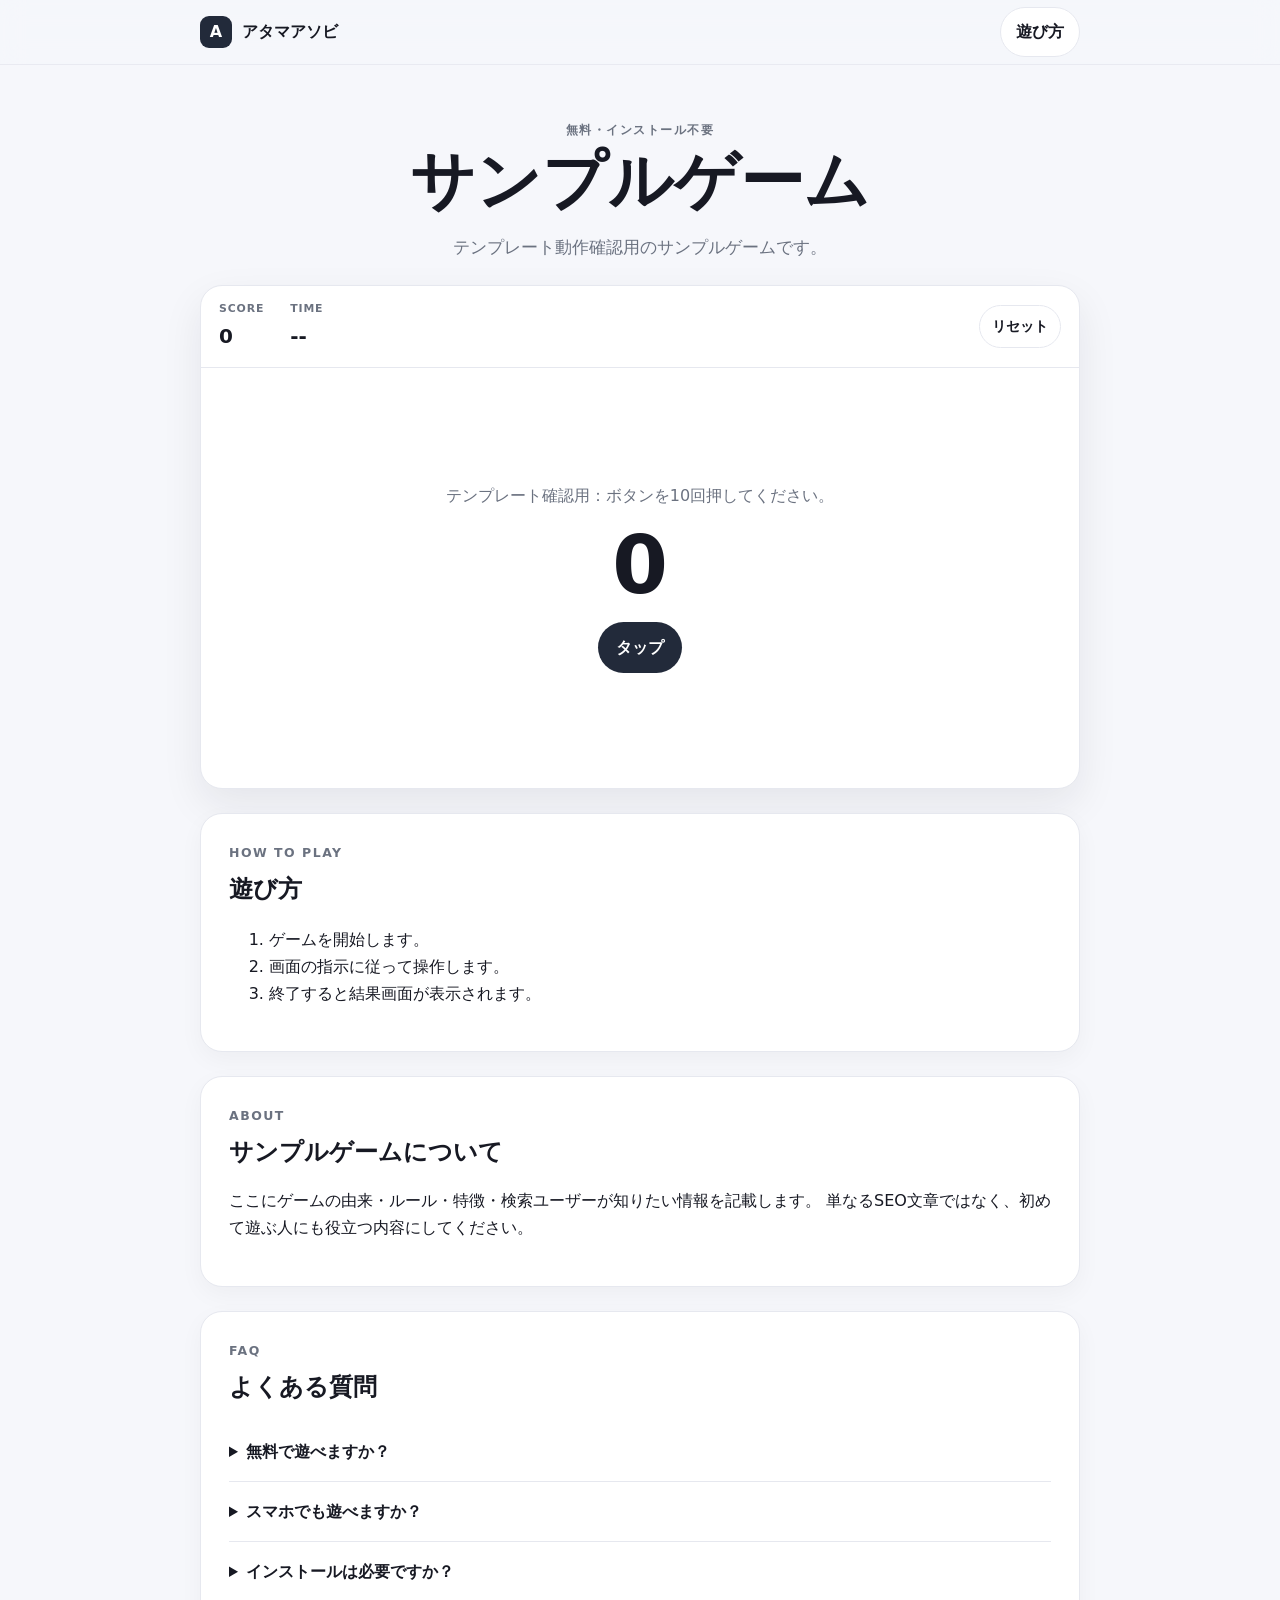
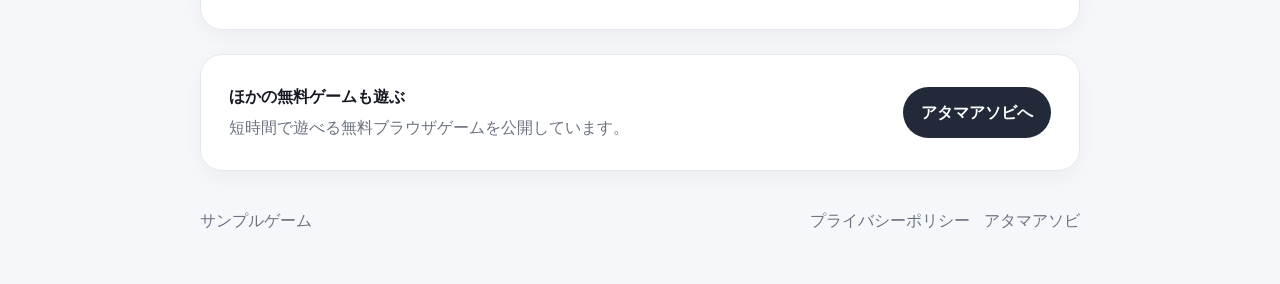
==== index.html @ ce8a5ee1 "Initial commit" ====
<!doctype html>
<html lang="ja">
<head>
  <meta charset="utf-8" />
  <meta name="viewport" content="width=device-width,initial-scale=1,viewport-fit=cover" />

  <title id="page-title">無料ブラウザゲーム｜アタマアソビ</title>
  <meta id="meta-description" name="description" content="無料で遊べるブラウザゲームです。" />
  <meta id="meta-keywords" name="keywords" content="" />

  <meta property="og:type" content="website" />
  <meta id="og-title" property="og:title" content="無料ブラウザゲーム" />
  <meta id="og-description" property="og:description" content="無料で遊べるブラウザゲームです。" />
  <meta id="og-image" property="og:image" content="./assets/og-image.svg" />
  <meta id="og-url" property="og:url" content="" />

  <meta name="twitter:card" content="summary_large_image" />

  <link rel="icon" href="./assets/favicon.svg" type="image/svg+xml" />
  <link rel="stylesheet" href="./css/style.css" />

  <!-- AdSenseを使う場合は、config.js の ads.enabled を true にし、
       自分のAdSenseコードをここに貼ってください。
  <script async
    src="https://pagead2.googlesyndication.com/pagead/js/adsbygoogle.js?client=ca-pub-XXXXXXXXXXXXXXX"
    crossorigin="anonymous"></script>
  -->
</head>

<body>
  <header class="site-header">
    <div class="shell header-inner">
      <a id="portal-link-top" class="brand" href="#" rel="noopener">
        <span class="brand-mark">A</span>
        <span>アタマアソビ</span>
      </a>

      <button id="howto-open" class="ghost-btn" type="button">遊び方</button>
    </div>
  </header>

  <main>
    <section class="hero shell">
      <p id="eyebrow" class="eyebrow">無料・インストール不要</p>
      <h1 id="game-title">ゲームタイトル</h1>
      <p id="game-lead" class="lead">ゲーム説明</p>
    </section>

    <section class="game-shell shell" aria-label="ゲーム">
      <div class="game-toolbar">
        <div>
          <div class="toolbar-label">SCORE</div>
          <div id="score-display" class="toolbar-value">0</div>
        </div>
        <div>
          <div class="toolbar-label">TIME</div>
          <div id="time-display" class="toolbar-value">--</div>
        </div>
        <div class="toolbar-actions">
          <button id="game-reset" class="small-btn" type="button">リセット</button>
        </div>
      </div>

      <div id="game-root" class="game-root">
        <!-- game.js がここにゲーム本体を描画します -->
      </div>
    </section>

    <section id="ad-section" class="shell content-card ad-card" hidden>
      <p class="section-kicker">ADVERTISEMENT</p>
      <div id="ad-slot">
        広告枠
      </div>
    </section>

    <section class="shell content-card">
      <p class="section-kicker">HOW TO PLAY</p>
      <h2>遊び方</h2>
      <div id="howto-content"></div>
    </section>

    <section class="shell content-card">
      <p class="section-kicker">ABOUT</p>
      <h2 id="about-title">このゲームについて</h2>
      <div id="about-content"></div>
    </section>

    <section id="ranking-section" class="shell content-card" hidden>
      <div class="section-head">
        <div>
          <p class="section-kicker">RANKING</p>
          <h2>ランキング</h2>
        </div>
        <button id="ranking-refresh" class="small-btn" type="button">更新</button>
      </div>

      <p id="ranking-note" class="muted"></p>
      <div id="ranking-list" class="ranking-list"></div>
    </section>

    <section class="shell content-card">
      <p class="section-kicker">FAQ</p>
      <h2>よくある質問</h2>
      <div id="faq-list" class="faq-list"></div>
    </section>

    <section class="shell back-card">
      <div>
        <strong>ほかの無料ゲームも遊ぶ</strong>
        <p>短時間で遊べる無料ブラウザゲームを公開しています。</p>
      </div>
      <a id="portal-link-bottom" class="primary-btn" href="#" rel="noopener">アタマアソビへ</a>
    </section>
  </main>

  <footer class="site-footer">
    <div class="shell footer-inner">
      <span id="footer-game-name">ゲーム名</span>
      <nav>
        <a href="./privacy.html">プライバシーポリシー</a>
        <a id="portal-link-footer" href="#" rel="noopener">アタマアソビ</a>
      </nav>
    </div>
  </footer>

  <!-- 遊び方モーダル -->
  <dialog id="howto-dialog">
    <div class="dialog-inner">
      <div class="dialog-head">
        <h2>遊び方</h2>
        <button id="howto-close" class="icon-btn" type="button" aria-label="閉じる">×</button>
      </div>
      <div id="howto-dialog-content"></div>
    </div>
  </dialog>

  <!-- リザルトモーダル -->
  <dialog id="result-dialog">
    <div class="dialog-inner result-inner">
      <p class="section-kicker">RESULT</p>
      <h2 id="result-title">ゲーム終了</h2>
      <div id="result-stats" class="result-stats"></div>

      <form id="ranking-form" class="ranking-form" hidden>
        <label for="player-name">ランキング登録名</label>
        <div class="ranking-form-row">
          <input id="player-name" name="name" maxlength="12" autocomplete="nickname" placeholder="No Name" />
          <button class="primary-btn" type="submit">登録</button>
        </div>
        <p id="ranking-form-message" class="muted"></p>
      </form>

      <div class="result-actions">
        <button id="result-retry" class="primary-btn" type="button">もう一度</button>
        <button id="result-close" class="ghost-btn" type="button">閉じる</button>
      </div>
    </div>
  </dialog>

  <script src="./js/config.js"></script>
  <script src="./js/ranking.js"></script>
  <script src="./js/common.js"></script>
  <script src="./js/game.js"></script>
</body>
</html>
---- css/style.css ----
:root{
  --bg:#f6f7fb;
  --panel:#ffffff;
  --text:#171923;
  --muted:#6b7280;
  --line:#e6e8ef;
  --accent:#222a3a;
  --radius:22px;
  --shadow:0 16px 40px rgba(20,25,35,.08);
  --shell:880px;
}

*{box-sizing:border-box}
html{scroll-behavior:smooth}
body{
  margin:0;
  background:var(--bg);
  color:var(--text);
  font-family:system-ui,-apple-system,BlinkMacSystemFont,"Segoe UI","Hiragino Sans","Yu Gothic UI",sans-serif;
  line-height:1.7;
}
button,input{font:inherit}
button,a{-webkit-tap-highlight-color:transparent}
a{color:inherit}

.shell{width:min(calc(100% - 28px),var(--shell));margin-inline:auto}

.site-header{
  position:sticky;top:0;z-index:20;
  background:rgba(246,247,251,.9);
  backdrop-filter:blur(12px);
  border-bottom:1px solid rgba(230,232,239,.8);
}
.header-inner{
  min-height:64px;display:flex;align-items:center;justify-content:space-between;gap:16px
}
.brand{display:flex;gap:10px;align-items:center;text-decoration:none;font-weight:800}
.brand-mark{
  width:32px;height:32px;border-radius:9px;display:grid;place-items:center;
  background:var(--accent);color:white;font-weight:900
}

.hero{padding:54px 0 24px;text-align:center}
.eyebrow,.section-kicker{
  margin:0 0 6px;color:var(--muted);font-size:.78rem;font-weight:800;letter-spacing:.12em
}
.hero h1{margin:0;font-size:clamp(2.1rem,7vw,4rem);line-height:1.1}
.lead{max-width:680px;margin:16px auto 0;color:var(--muted);font-size:1.05rem}

.game-shell{
  background:var(--panel);
  border:1px solid var(--line);
  border-radius:var(--radius);
  overflow:hidden;
  box-shadow:var(--shadow);
}
.game-toolbar{
  display:grid;grid-template-columns:auto auto 1fr;gap:26px;align-items:center;
  padding:14px 18px;border-bottom:1px solid var(--line)
}
.toolbar-label{font-size:.68rem;letter-spacing:.08em;color:var(--muted);font-weight:800}
.toolbar-value{font-weight:900;font-size:1.25rem}
.toolbar-actions{display:flex;justify-content:flex-end}
.game-root{
  min-height:420px;
  padding:24px;
  display:grid;
  place-items:center;
  touch-action:manipulation;
}
.placeholder-game{
  text-align:center;display:grid;gap:16px;justify-items:center;max-width:440px
}
.placeholder-game .big-number{font-size:5rem;line-height:1;font-weight:900}
.placeholder-game p{margin:0;color:var(--muted)}

.content-card,.back-card{
  margin-top:24px;background:var(--panel);border:1px solid var(--line);
  border-radius:var(--radius);padding:28px;box-shadow:0 8px 24px rgba(20,25,35,.04)
}
.content-card h2{margin:0 0 14px}
.content-card p:first-child{margin-top:0}
.back-card{display:flex;align-items:center;justify-content:space-between;gap:20px}
.back-card p{margin:.25rem 0 0;color:var(--muted)}

.primary-btn,.ghost-btn,.small-btn,.icon-btn{
  border:0;cursor:pointer;border-radius:999px;font-weight:800;transition:.15s transform,.15s opacity
}
.primary-btn{background:var(--accent);color:white;padding:12px 18px;text-decoration:none}
.ghost-btn,.small-btn{background:white;border:1px solid var(--line);color:var(--text)}
.ghost-btn{padding:10px 15px}
.small-btn{padding:8px 12px;font-size:.9rem}
.icon-btn{width:38px;height:38px;background:var(--bg);font-size:1.4rem}
button:active,.primary-btn:active{transform:scale(.98)}

.section-head{display:flex;align-items:center;justify-content:space-between;gap:16px}
.muted{color:var(--muted);font-size:.92rem}

.faq-item{border-top:1px solid var(--line);padding:16px 0}
.faq-item:first-child{border-top:0}
.faq-item summary{cursor:pointer;font-weight:800}
.faq-item p{margin:8px 0 0;color:var(--muted)}

.ranking-list{display:grid;gap:8px;margin-top:14px}
.ranking-row{
  display:grid;grid-template-columns:46px 1fr auto;gap:12px;align-items:center;
  padding:10px 12px;background:var(--bg);border-radius:12px
}
.ranking-rank{font-weight:900}
.ranking-score{font-variant-numeric:tabular-nums;font-weight:800}

.site-footer{padding:36px 0 50px;color:var(--muted)}
.footer-inner{display:flex;justify-content:space-between;gap:18px;align-items:center}
.footer-inner nav{display:flex;gap:14px;flex-wrap:wrap}
.footer-inner a{text-decoration:none}

dialog{
  width:min(calc(100% - 24px),560px);
  border:0;border-radius:24px;padding:0;box-shadow:0 25px 80px rgba(0,0,0,.25)
}
dialog::backdrop{background:rgba(17,24,39,.62)}
.dialog-inner{padding:24px}
.dialog-head{display:flex;align-items:center;justify-content:space-between;gap:16px}
.dialog-head h2{margin:0}
.result-inner{text-align:center}
.result-stats{
  display:grid;grid-template-columns:repeat(2,minmax(0,1fr));gap:10px;margin:18px 0
}
.result-stat{padding:14px;background:var(--bg);border-radius:14px}
.result-stat-label{display:block;color:var(--muted);font-size:.78rem}
.result-stat-value{font-size:1.35rem;font-weight:900}
.result-actions{display:flex;justify-content:center;gap:10px;margin-top:20px}
.ranking-form{text-align:left;margin-top:16px}
.ranking-form-row{display:flex;gap:8px;margin-top:8px}
.ranking-form input{
  flex:1;min-width:0;border:1px solid var(--line);border-radius:12px;padding:11px 12px
}

.ad-card{text-align:center}
#ad-slot{
  min-height:100px;border:1px dashed var(--line);border-radius:16px;
  display:grid;place-items:center;color:var(--muted)
}

@media (max-width:640px){
  .hero{padding-top:36px}
  .game-root{min-height:360px;padding:16px}
  .game-toolbar{grid-template-columns:auto auto 1fr;gap:16px;padding:12px 14px}
  .content-card,.back-card{padding:20px}
  .back-card,.footer-inner{align-items:stretch;flex-direction:column}
  .primary-btn{text-align:center}
}
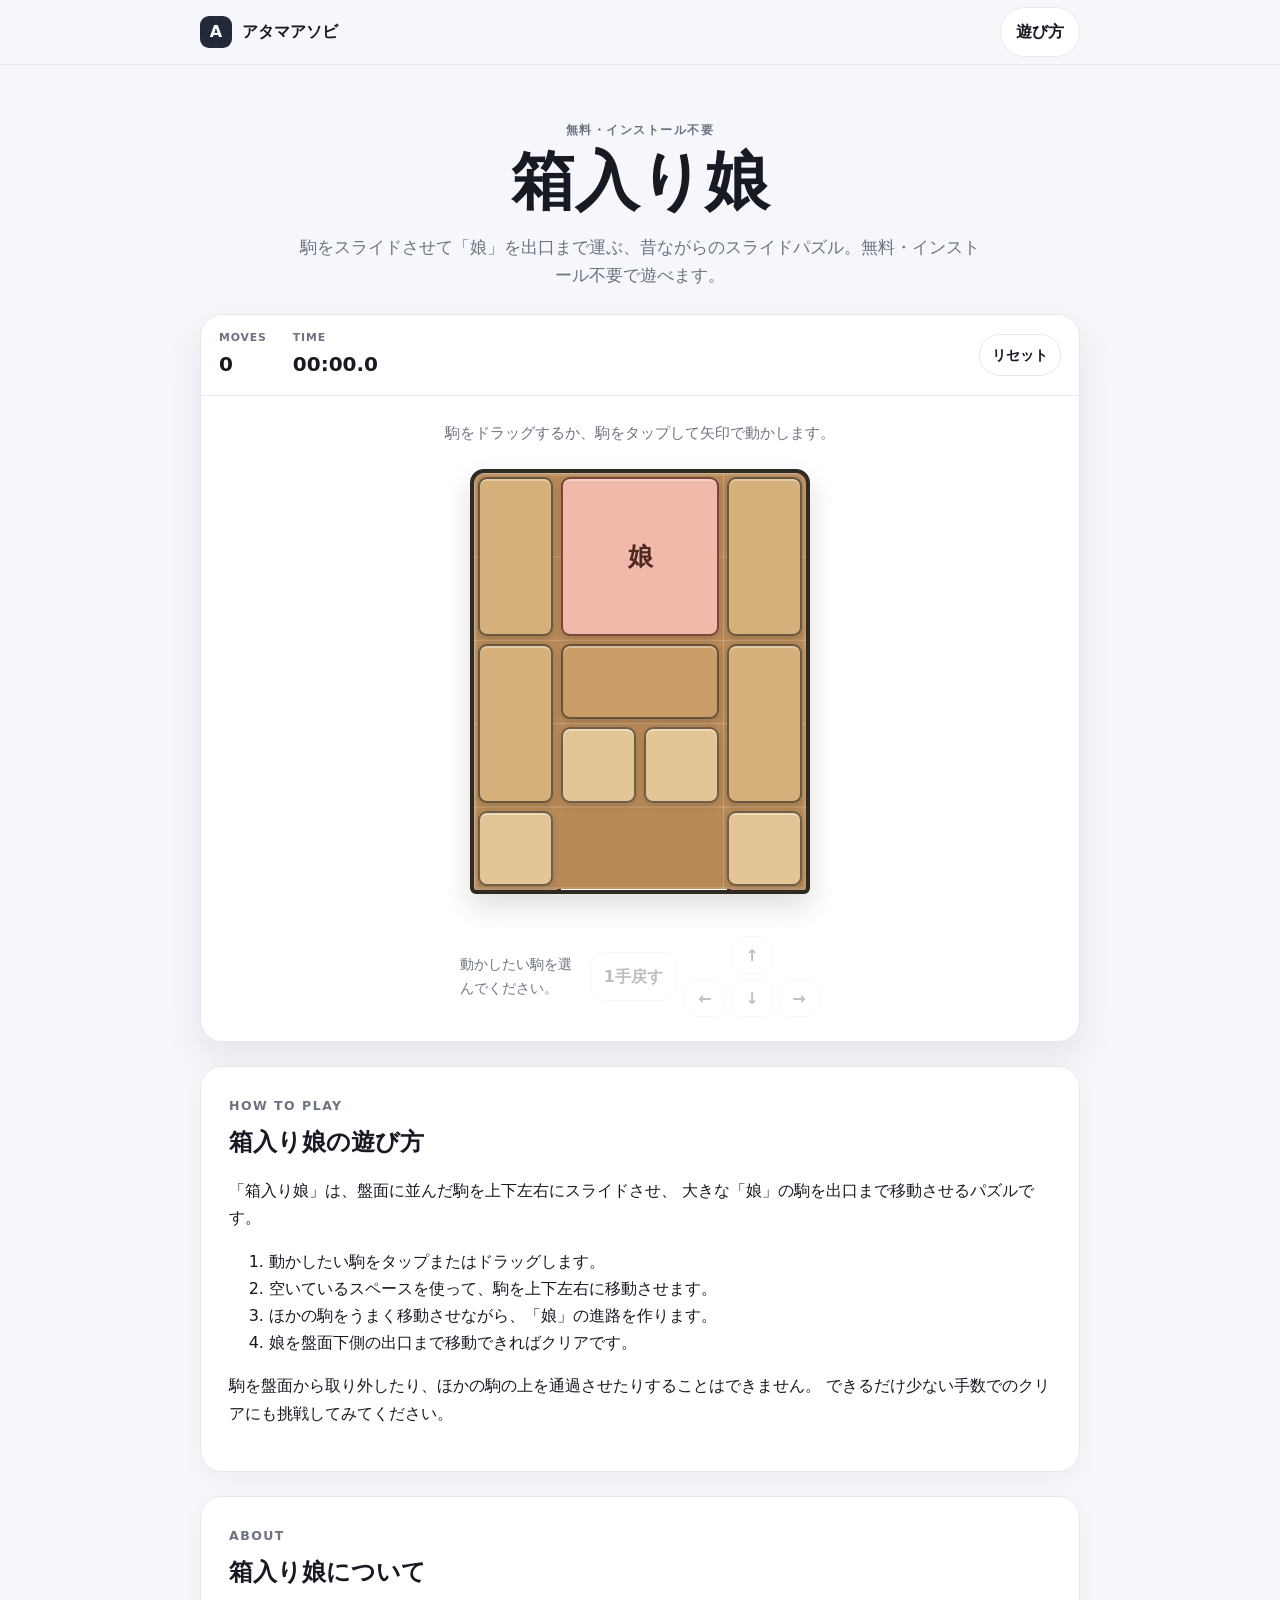
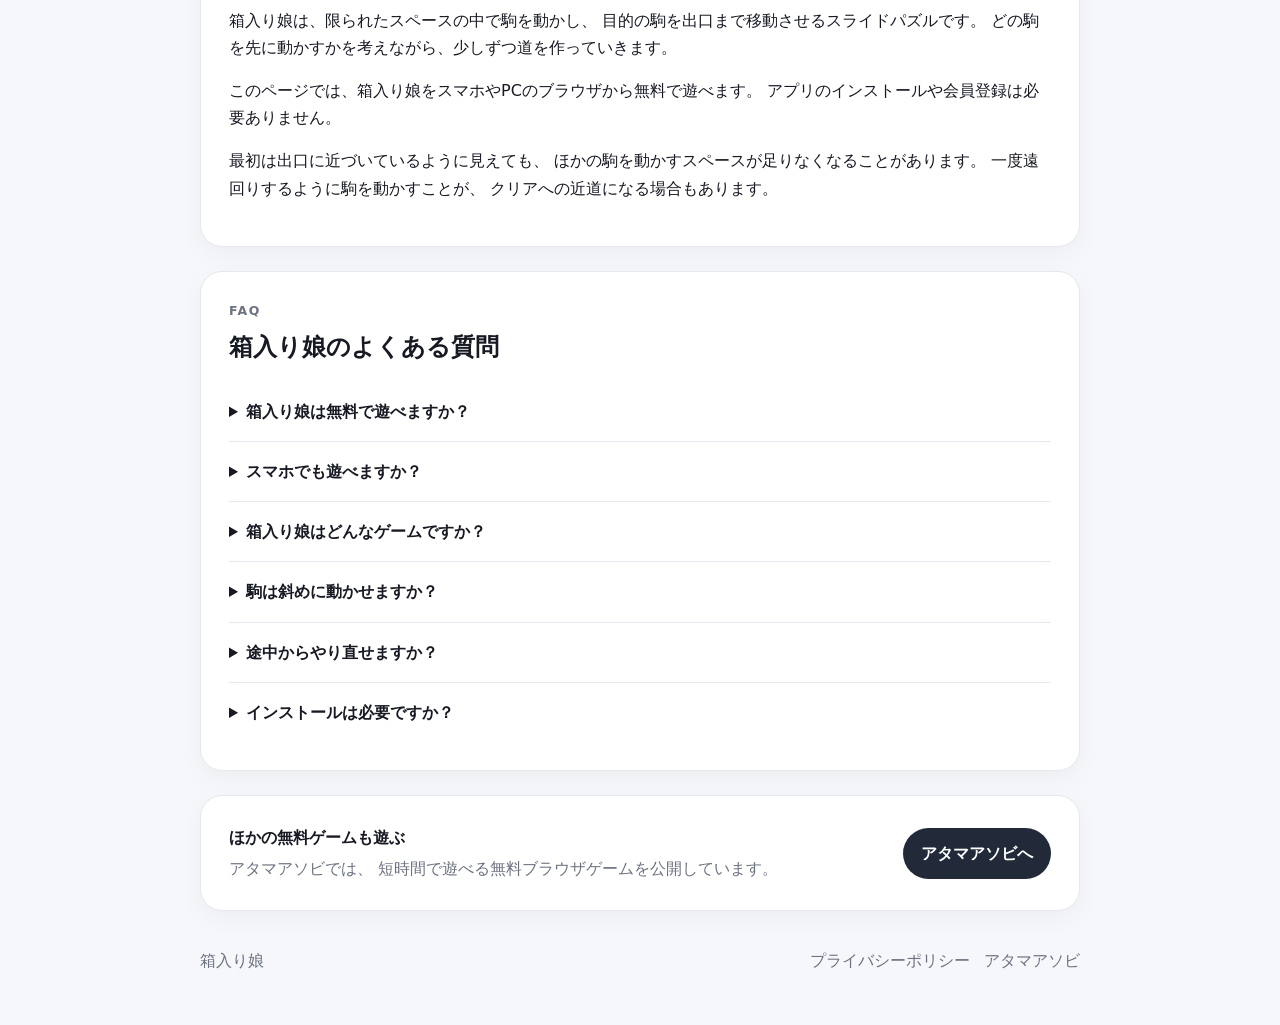
==== commit 949fc001: "Update index.html for game title and metadata" ====
--- a/index.html
+++ b/index.html
@@ -1,165 +1,717 @@
 <!doctype html>
 <html lang="ja">
+
 <head>
   <meta charset="utf-8" />
-  <meta name="viewport" content="width=device-width,initial-scale=1,viewport-fit=cover" />
-
-  <title id="page-title">無料ブラウザゲーム｜アタマアソビ</title>
-  <meta id="meta-description" name="description" content="無料で遊べるブラウザゲームです。" />
-  <meta id="meta-keywords" name="keywords" content="" />
-
-  <meta property="og:type" content="website" />
-  <meta id="og-title" property="og:title" content="無料ブラウザゲーム" />
-  <meta id="og-description" property="og:description" content="無料で遊べるブラウザゲームです。" />
-  <meta id="og-image" property="og:image" content="./assets/og-image.svg" />
-  <meta id="og-url" property="og:url" content="" />
-
-  <meta name="twitter:card" content="summary_large_image" />
-
-  <link rel="icon" href="./assets/favicon.svg" type="image/svg+xml" />
-  <link rel="stylesheet" href="./css/style.css" />
-
-  <!-- AdSenseを使う場合は、config.js の ads.enabled を true にし、
-       自分のAdSenseコードをここに貼ってください。
-  <script async
-    src="https://pagead2.googlesyndication.com/pagead/js/adsbygoogle.js?client=ca-pub-XXXXXXXXXXXXXXX"
-    crossorigin="anonymous"></script>
+
+  <meta
+    name="viewport"
+    content="width=device-width,initial-scale=1,viewport-fit=cover"
+  />
+
+  <title id="page-title">
+    箱入り娘｜無料で遊べるスライドパズル
+  </title>
+
+  <meta
+    id="meta-description"
+    name="description"
+    content="箱入り娘を無料で遊べるブラウザゲームです。駒を動かして娘を出口まで運ぶ定番スライドパズル。スマホ・PC対応、インストール不要です。"
+  />
+
+  <meta
+    id="meta-keywords"
+    name="keywords"
+    content="箱入り娘, 箱入り娘 パズル, 箱入り娘 ゲーム, 箱入り娘 無料, 箱入り娘 オンライン, スライドパズル"
+  />
+
+  <link
+    id="canonical-link"
+    rel="canonical"
+    href="https://hakoiri-musume-xi.vercel.app/"
+  />
+
+  <!-- OGP -->
+
+  <meta
+    property="og:type"
+    content="website"
+  />
+
+  <meta
+    id="og-title"
+    property="og:title"
+    content="箱入り娘｜無料で遊べるスライドパズル"
+  />
+
+  <meta
+    id="og-description"
+    property="og:description"
+    content="箱入り娘を無料で遊べるブラウザゲーム。スマホ・PC対応、インストール不要です。"
+  />
+
+  <meta
+    id="og-image"
+    property="og:image"
+    content="https://hakoiri-musume-xi.vercel.app/assets/og-image.svg"
+  />
+
+  <meta
+    id="og-url"
+    property="og:url"
+    content="https://hakoiri-musume-xi.vercel.app/"
+  />
+
+  <!-- X / Twitter -->
+
+  <meta
+    name="twitter:card"
+    content="summary_large_image"
+  />
+
+  <meta
+    id="twitter-title"
+    name="twitter:title"
+    content="箱入り娘｜無料で遊べるスライドパズル"
+  />
+
+  <meta
+    id="twitter-description"
+    name="twitter:description"
+    content="箱入り娘を無料で遊べるブラウザゲーム。スマホ・PC対応、インストール不要です。"
+  />
+
+  <meta
+    id="twitter-image"
+    name="twitter:image"
+    content="https://hakoiri-musume-xi.vercel.app/assets/og-image.svg"
+  />
+
+  <!-- 構造化データ -->
+
+  <script
+    id="game-structured-data"
+    type="application/ld+json"
+  >
+  {
+    "@context": "https://schema.org",
+    "@type": "WebApplication",
+    "name": "箱入り娘",
+    "description": "箱入り娘を無料で遊べるブラウザゲームです。駒を動かして娘を出口まで運ぶ定番スライドパズルです。",
+    "url": "https://hakoiri-musume-xi.vercel.app/",
+    "applicationCategory": "GameApplication",
+    "operatingSystem": "Any",
+    "offers": {
+      "@type": "Offer",
+      "price": "0",
+      "priceCurrency": "JPY"
+    }
+  }
+  </script>
+
+  <link
+    rel="icon"
+    href="./assets/favicon.svg"
+    type="image/svg+xml"
+  />
+
+  <link
+    rel="stylesheet"
+    href="./css/style.css"
+  />
+
+  <!--
+    AdSense導入時はここにコードを追加
   -->
+
 </head>
 
+
 <body>
+
   <header class="site-header">
+
     <div class="shell header-inner">
-      <a id="portal-link-top" class="brand" href="#" rel="noopener">
-        <span class="brand-mark">A</span>
-        <span>アタマアソビ</span>
+
+      <a
+        id="portal-link-top"
+        class="brand"
+        href="#"
+        rel="noopener"
+      >
+        <span class="brand-mark">
+          A
+        </span>
+
+        <span>
+          アタマアソビ
+        </span>
       </a>
 
-      <button id="howto-open" class="ghost-btn" type="button">遊び方</button>
+
+      <button
+        id="howto-open"
+        class="ghost-btn"
+        type="button"
+      >
+        遊び方
+      </button>
+
     </div>
+
   </header>
 
+
   <main>
+
+    <!-- ゲームタイトル -->
+
     <section class="hero shell">
-      <p id="eyebrow" class="eyebrow">無料・インストール不要</p>
-      <h1 id="game-title">ゲームタイトル</h1>
-      <p id="game-lead" class="lead">ゲーム説明</p>
+
+      <p
+        id="eyebrow"
+        class="eyebrow"
+      >
+        無料・インストール不要
+      </p>
+
+      <h1 id="game-title">
+        箱入り娘
+      </h1>
+
+      <p
+        id="game-lead"
+        class="lead"
+      >
+        駒をスライドさせて「娘」を出口まで運ぶ、
+        昔ながらのスライドパズル。
+        無料・インストール不要で遊べます。
+      </p>
+
     </section>
 
-    <section class="game-shell shell" aria-label="ゲーム">
+
+    <!-- ゲーム本体 -->
+
+    <section
+      class="game-shell shell"
+      aria-label="箱入り娘ゲーム"
+    >
+
       <div class="game-toolbar">
+
         <div>
-          <div class="toolbar-label">SCORE</div>
-          <div id="score-display" class="toolbar-value">0</div>
+
+          <div class="toolbar-label">
+            MOVES
+          </div>
+
+          <div
+            id="score-display"
+            class="toolbar-value"
+          >
+            0
+          </div>
+
         </div>
+
+
         <div>
-          <div class="toolbar-label">TIME</div>
-          <div id="time-display" class="toolbar-value">--</div>
+
+          <div class="toolbar-label">
+            TIME
+          </div>
+
+          <div
+            id="time-display"
+            class="toolbar-value"
+          >
+            00:00.0
+          </div>
+
         </div>
+
+
         <div class="toolbar-actions">
-          <button id="game-reset" class="small-btn" type="button">リセット</button>
+
+          <button
+            id="game-reset"
+            class="small-btn"
+            type="button"
+          >
+            リセット
+          </button>
+
         </div>
-      </div>
-
-      <div id="game-root" class="game-root">
-        <!-- game.js がここにゲーム本体を描画します -->
-      </div>
+
+      </div>
+
+
+      <div
+        id="game-root"
+        class="game-root"
+      >
+        <!-- game.js が盤面を描画 -->
+      </div>
+
     </section>
 
-    <section id="ad-section" class="shell content-card ad-card" hidden>
-      <p class="section-kicker">ADVERTISEMENT</p>
+
+    <!-- 広告 -->
+
+    <section
+      id="ad-section"
+      class="shell content-card ad-card"
+      hidden
+    >
+
+      <p class="section-kicker">
+        ADVERTISEMENT
+      </p>
+
       <div id="ad-slot">
         広告枠
       </div>
+
     </section>
 
+
+    <!-- 遊び方 -->
+
     <section class="shell content-card">
-      <p class="section-kicker">HOW TO PLAY</p>
-      <h2>遊び方</h2>
-      <div id="howto-content"></div>
+
+      <p class="section-kicker">
+        HOW TO PLAY
+      </p>
+
+      <h2>
+        箱入り娘の遊び方
+      </h2>
+
+
+      <div id="howto-content">
+
+        <p>
+          「箱入り娘」は、盤面に並んだ駒を上下左右にスライドさせ、
+          大きな「娘」の駒を出口まで移動させるパズルです。
+        </p>
+
+        <ol>
+          <li>
+            動かしたい駒をタップまたはドラッグします。
+          </li>
+
+          <li>
+            空いているスペースを使って、
+            駒を上下左右に移動させます。
+          </li>
+
+          <li>
+            ほかの駒をうまく移動させながら、
+            「娘」の進路を作ります。
+          </li>
+
+          <li>
+            娘を盤面下側の出口まで移動できればクリアです。
+          </li>
+        </ol>
+
+        <p>
+          駒を盤面から取り外したり、
+          ほかの駒を飛び越えたりすることはできません。
+          できるだけ少ない手数でのクリアにも挑戦してみてください。
+        </p>
+
+      </div>
+
     </section>
 
+
+    <!-- 箱入り娘について -->
+
     <section class="shell content-card">
-      <p class="section-kicker">ABOUT</p>
-      <h2 id="about-title">このゲームについて</h2>
-      <div id="about-content"></div>
+
+      <p class="section-kicker">
+        ABOUT
+      </p>
+
+      <h2 id="about-title">
+        箱入り娘について
+      </h2>
+
+
+      <div id="about-content">
+
+        <p>
+          箱入り娘は、限られたスペースの中で複数の駒を動かし、
+          目的となる大きな駒を出口まで移動させる
+          スライドパズルです。
+        </p>
+
+        <p>
+          どの駒を先に動かすかを考えながら、
+          空いているスペースを少しずつ作って
+          娘の進路を確保していきます。
+        </p>
+
+        <p>
+          このページでは、箱入り娘をスマホやPCの
+          ブラウザから無料で遊べます。
+          アプリのインストールや会員登録は必要ありません。
+        </p>
+
+        <p>
+          一見すると出口に近づいているようでも、
+          ほかの駒を動かすスペースがなくなってしまうことがあります。
+          ときには娘を一度遠ざけたり、
+          別の駒を大きく移動させたりすることが
+          クリアへの近道になります。
+        </p>
+
+      </div>
+
     </section>
 
-    <section id="ranking-section" class="shell content-card" hidden>
+
+    <!-- ランキング -->
+
+    <section
+      id="ranking-section"
+      class="shell content-card"
+      hidden
+    >
+
       <div class="section-head">
+
         <div>
-          <p class="section-kicker">RANKING</p>
-          <h2>ランキング</h2>
+
+          <p class="section-kicker">
+            RANKING
+          </p>
+
+          <h2>
+            ランキング
+          </h2>
+
         </div>
-        <button id="ranking-refresh" class="small-btn" type="button">更新</button>
-      </div>
-
-      <p id="ranking-note" class="muted"></p>
-      <div id="ranking-list" class="ranking-list"></div>
+
+
+        <button
+          id="ranking-refresh"
+          class="small-btn"
+          type="button"
+        >
+          更新
+        </button>
+
+      </div>
+
+
+      <p
+        id="ranking-note"
+        class="muted"
+      ></p>
+
+
+      <div
+        id="ranking-list"
+        class="ranking-list"
+      ></div>
+
     </section>
 
+
+    <!-- FAQ -->
+
     <section class="shell content-card">
-      <p class="section-kicker">FAQ</p>
-      <h2>よくある質問</h2>
-      <div id="faq-list" class="faq-list"></div>
+
+      <p class="section-kicker">
+        FAQ
+      </p>
+
+      <h2>
+        箱入り娘のよくある質問
+      </h2>
+
+
+      <div
+        id="faq-list"
+        class="faq-list"
+      >
+
+        <details class="faq-item">
+
+          <summary>
+            箱入り娘は無料で遊べますか？
+          </summary>
+
+          <p>
+            はい。
+            無料で遊べます。
+            アプリのインストールや会員登録も必要ありません。
+          </p>
+
+        </details>
+
+
+        <details class="faq-item">
+
+          <summary>
+            スマホでも遊べますか？
+          </summary>
+
+          <p>
+            はい。
+            スマホ・タブレット・PCのブラウザに対応しています。
+          </p>
+
+        </details>
+
+
+        <details class="faq-item">
+
+          <summary>
+            箱入り娘はどんなゲームですか？
+          </summary>
+
+          <p>
+            盤面にある駒を上下左右に動かし、
+            大きな「娘」の駒を出口まで移動させる
+            スライドパズルです。
+          </p>
+
+        </details>
+
+
+        <details class="faq-item">
+
+          <summary>
+            駒は斜めに動かせますか？
+          </summary>
+
+          <p>
+            いいえ。
+            駒は空いているスペースに向かって
+            上下左右にだけ動かせます。
+          </p>
+
+        </details>
+
+
+        <details class="faq-item">
+
+          <summary>
+            途中からやり直せますか？
+          </summary>
+
+          <p>
+            はい。
+            リセットボタンからいつでも
+            最初の配置に戻せます。
+          </p>
+
+        </details>
+
+
+        <details class="faq-item">
+
+          <summary>
+            インストールは必要ですか？
+          </summary>
+
+          <p>
+            必要ありません。
+            ブラウザを開くだけですぐに遊べます。
+          </p>
+
+        </details>
+
+      </div>
+
     </section>
 
+
+    <!-- アタマアソビ -->
+
     <section class="shell back-card">
+
       <div>
-        <strong>ほかの無料ゲームも遊ぶ</strong>
-        <p>短時間で遊べる無料ブラウザゲームを公開しています。</p>
-      </div>
-      <a id="portal-link-bottom" class="primary-btn" href="#" rel="noopener">アタマアソビへ</a>
+
+        <strong>
+          ほかの無料ゲームも遊ぶ
+        </strong>
+
+        <p>
+          アタマアソビでは、
+          短時間で遊べる無料ブラウザゲームを公開しています。
+        </p>
+
+      </div>
+
+
+      <a
+        id="portal-link-bottom"
+        class="primary-btn"
+        href="#"
+        rel="noopener"
+      >
+        アタマアソビへ
+      </a>
+
     </section>
+
   </main>
 
+
+  <!-- フッター -->
+
   <footer class="site-footer">
+
     <div class="shell footer-inner">
-      <span id="footer-game-name">ゲーム名</span>
+
+      <span id="footer-game-name">
+        箱入り娘
+      </span>
+
       <nav>
-        <a href="./privacy.html">プライバシーポリシー</a>
-        <a id="portal-link-footer" href="#" rel="noopener">アタマアソビ</a>
+
+        <a href="./privacy.html">
+          プライバシーポリシー
+        </a>
+
+        <a
+          id="portal-link-footer"
+          href="#"
+          rel="noopener"
+        >
+          アタマアソビ
+        </a>
+
       </nav>
+
     </div>
+
   </footer>
 
+
   <!-- 遊び方モーダル -->
+
   <dialog id="howto-dialog">
+
     <div class="dialog-inner">
+
       <div class="dialog-head">
-        <h2>遊び方</h2>
-        <button id="howto-close" class="icon-btn" type="button" aria-label="閉じる">×</button>
-      </div>
+
+        <h2>
+          遊び方
+        </h2>
+
+        <button
+          id="howto-close"
+          class="icon-btn"
+          type="button"
+          aria-label="閉じる"
+        >
+          ×
+        </button>
+
+      </div>
+
       <div id="howto-dialog-content"></div>
+
     </div>
+
   </dialog>
 
-  <!-- リザルトモーダル -->
+
+  <!-- リザルト -->
+
   <dialog id="result-dialog">
+
     <div class="dialog-inner result-inner">
-      <p class="section-kicker">RESULT</p>
-      <h2 id="result-title">ゲーム終了</h2>
-      <div id="result-stats" class="result-stats"></div>
-
-      <form id="ranking-form" class="ranking-form" hidden>
-        <label for="player-name">ランキング登録名</label>
+
+      <p class="section-kicker">
+        RESULT
+      </p>
+
+      <h2 id="result-title">
+        ゲーム終了
+      </h2>
+
+      <div
+        id="result-stats"
+        class="result-stats"
+      ></div>
+
+
+      <form
+        id="ranking-form"
+        class="ranking-form"
+        hidden
+      >
+
+        <label for="player-name">
+          ランキング登録名
+        </label>
+
+
         <div class="ranking-form-row">
-          <input id="player-name" name="name" maxlength="12" autocomplete="nickname" placeholder="No Name" />
-          <button class="primary-btn" type="submit">登録</button>
+
+          <input
+            id="player-name"
+            name="name"
+            maxlength="12"
+            autocomplete="nickname"
+            placeholder="No Name"
+          />
+
+          <button
+            class="primary-btn"
+            type="submit"
+          >
+            登録
+          </button>
+
         </div>
-        <p id="ranking-form-message" class="muted"></p>
+
+
+        <p
+          id="ranking-form-message"
+          class="muted"
+        ></p>
+
       </form>
 
+
       <div class="result-actions">
-        <button id="result-retry" class="primary-btn" type="button">もう一度</button>
-        <button id="result-close" class="ghost-btn" type="button">閉じる</button>
-      </div>
+
+        <button
+          id="result-retry"
+          class="primary-btn"
+          type="button"
+        >
+          もう一度
+        </button>
+
+        <button
+          id="result-close"
+          class="ghost-btn"
+          type="button"
+        >
+          閉じる
+        </button>
+
+      </div>
+
     </div>
+
   </dialog>
+
 
   <script src="./js/config.js"></script>
   <script src="./js/ranking.js"></script>
   <script src="./js/common.js"></script>
   <script src="./js/game.js"></script>
+
 </body>
 </html>
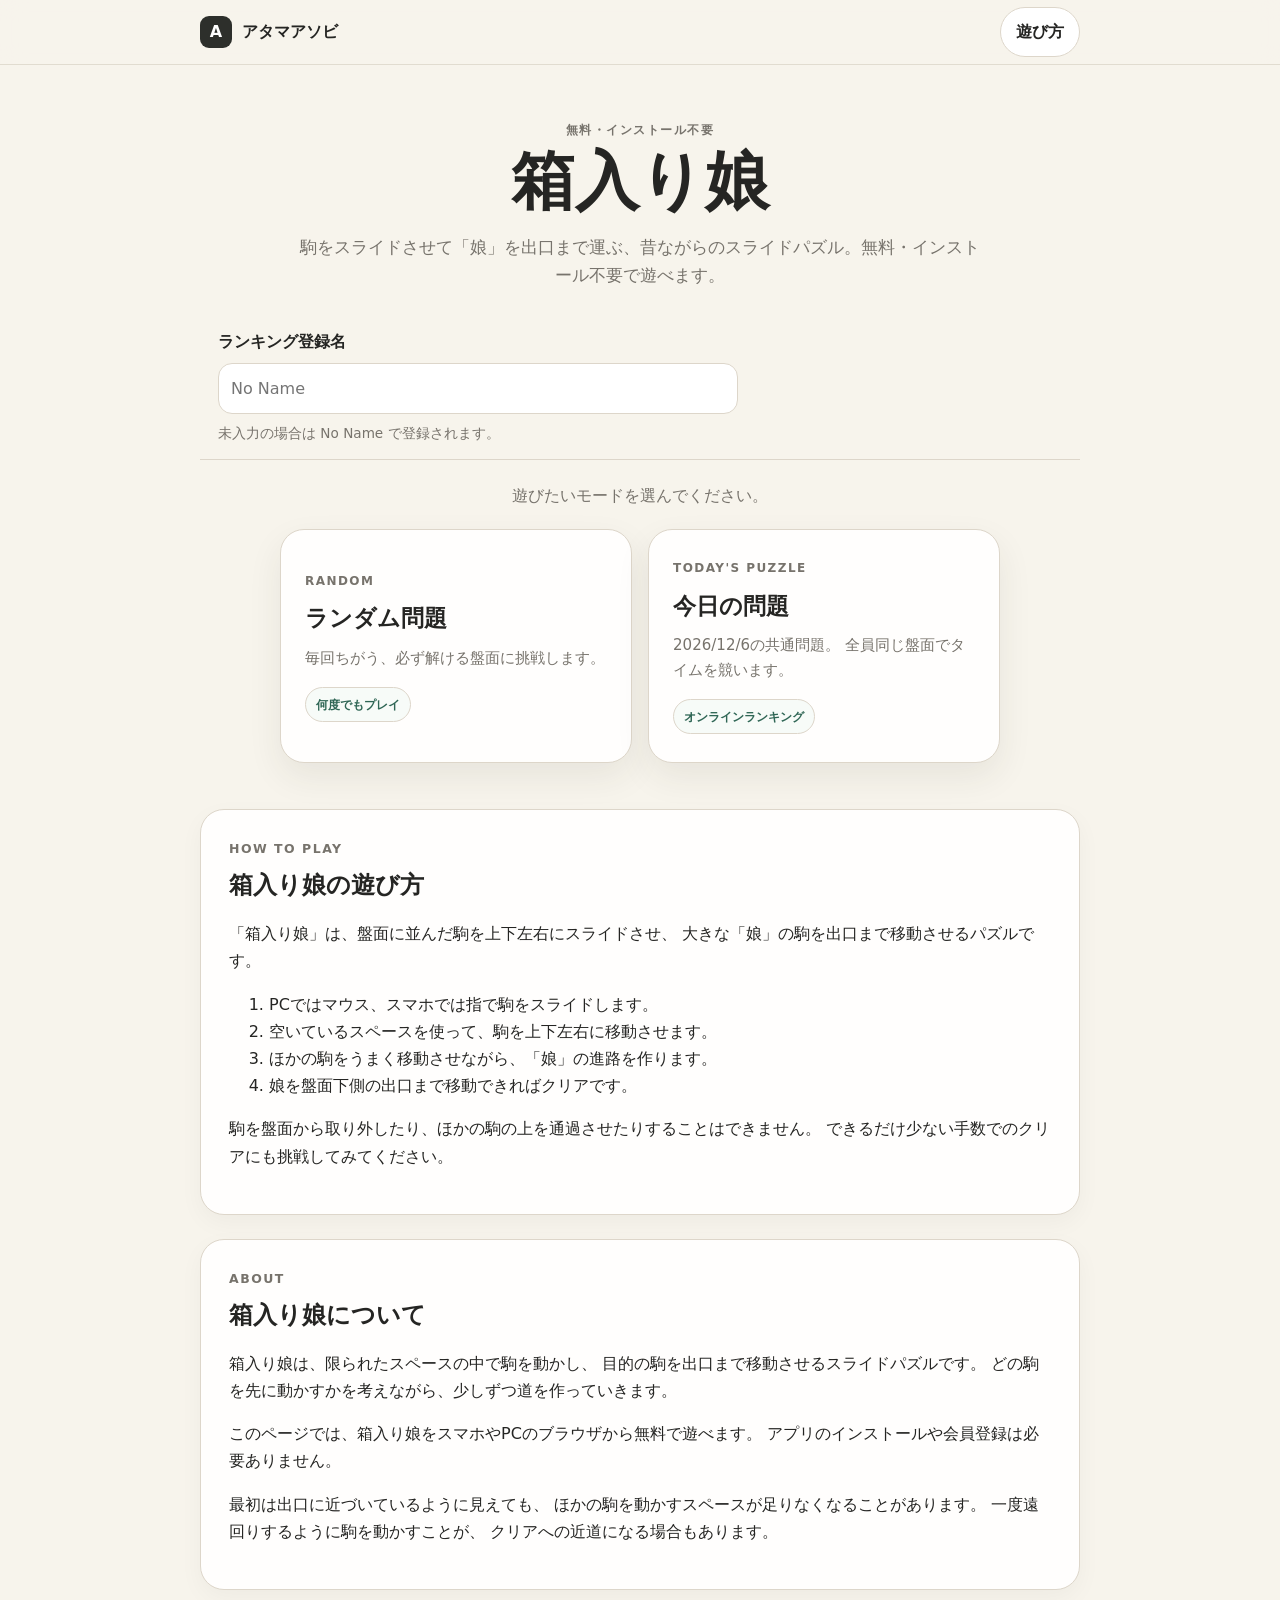
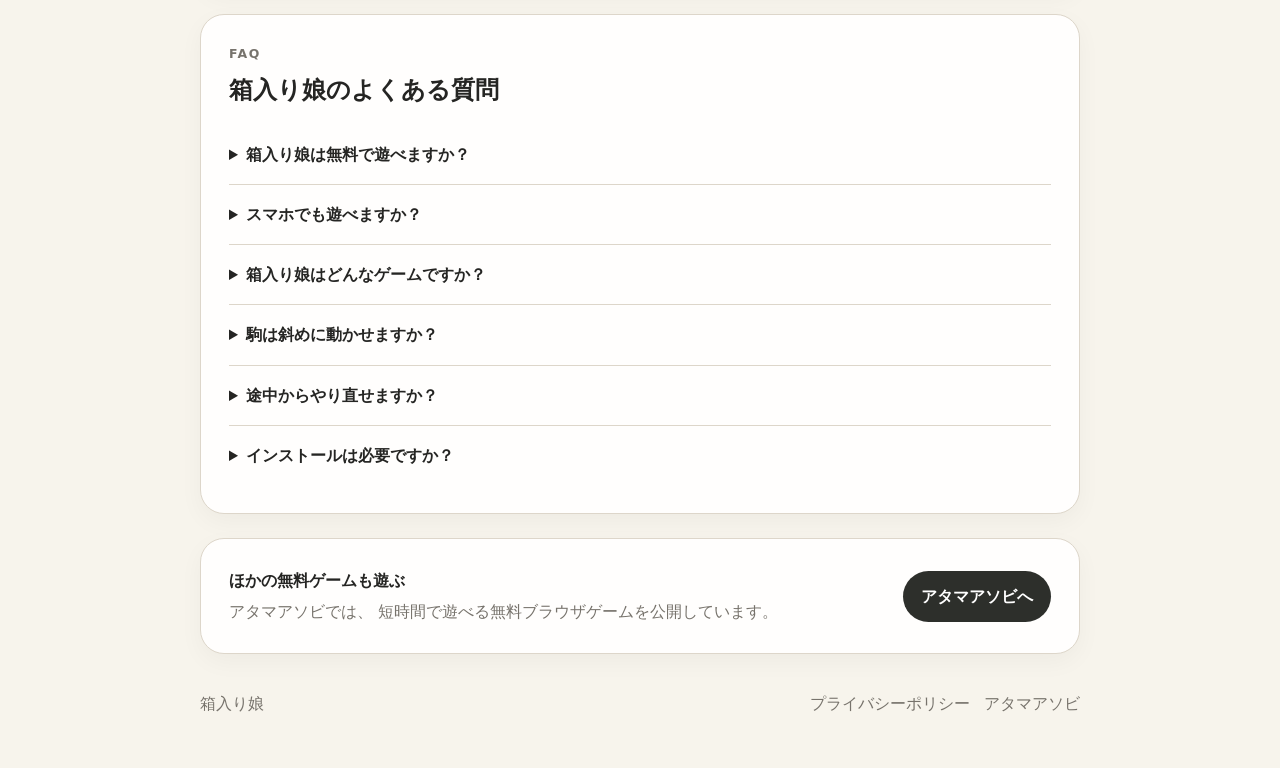
==== commit 81e212e4: "Add home ranking name, automatic daily scores, and BFS puzzle difficulty filtering" ====
--- a/index.html
+++ b/index.html
@@ -298,7 +298,7 @@
 
         <ol>
           <li>
-            動かしたい駒をタップまたはドラッグします。
+            PCではマウス、スマホでは指で駒をスライドします。
           </li>
 
           <li>
@@ -644,43 +644,7 @@
       ></div>
 
 
-      <form
-        id="ranking-form"
-        class="ranking-form"
-        hidden
-      >
-
-        <label for="player-name">
-          ランキング登録名
-        </label>
-
-
-        <div class="ranking-form-row">
-
-          <input
-            id="player-name"
-            name="name"
-            maxlength="12"
-            autocomplete="nickname"
-            placeholder="No Name"
-          />
-
-          <button
-            class="primary-btn"
-            type="submit"
-          >
-            登録
-          </button>
-
-        </div>
-
-
-        <p
-          id="ranking-form-message"
-          class="muted"
-        ></p>
-
-      </form>
+
 
 
       <div class="result-actions">
@@ -715,3 +679,4 @@
 
 </body>
 </html>
+
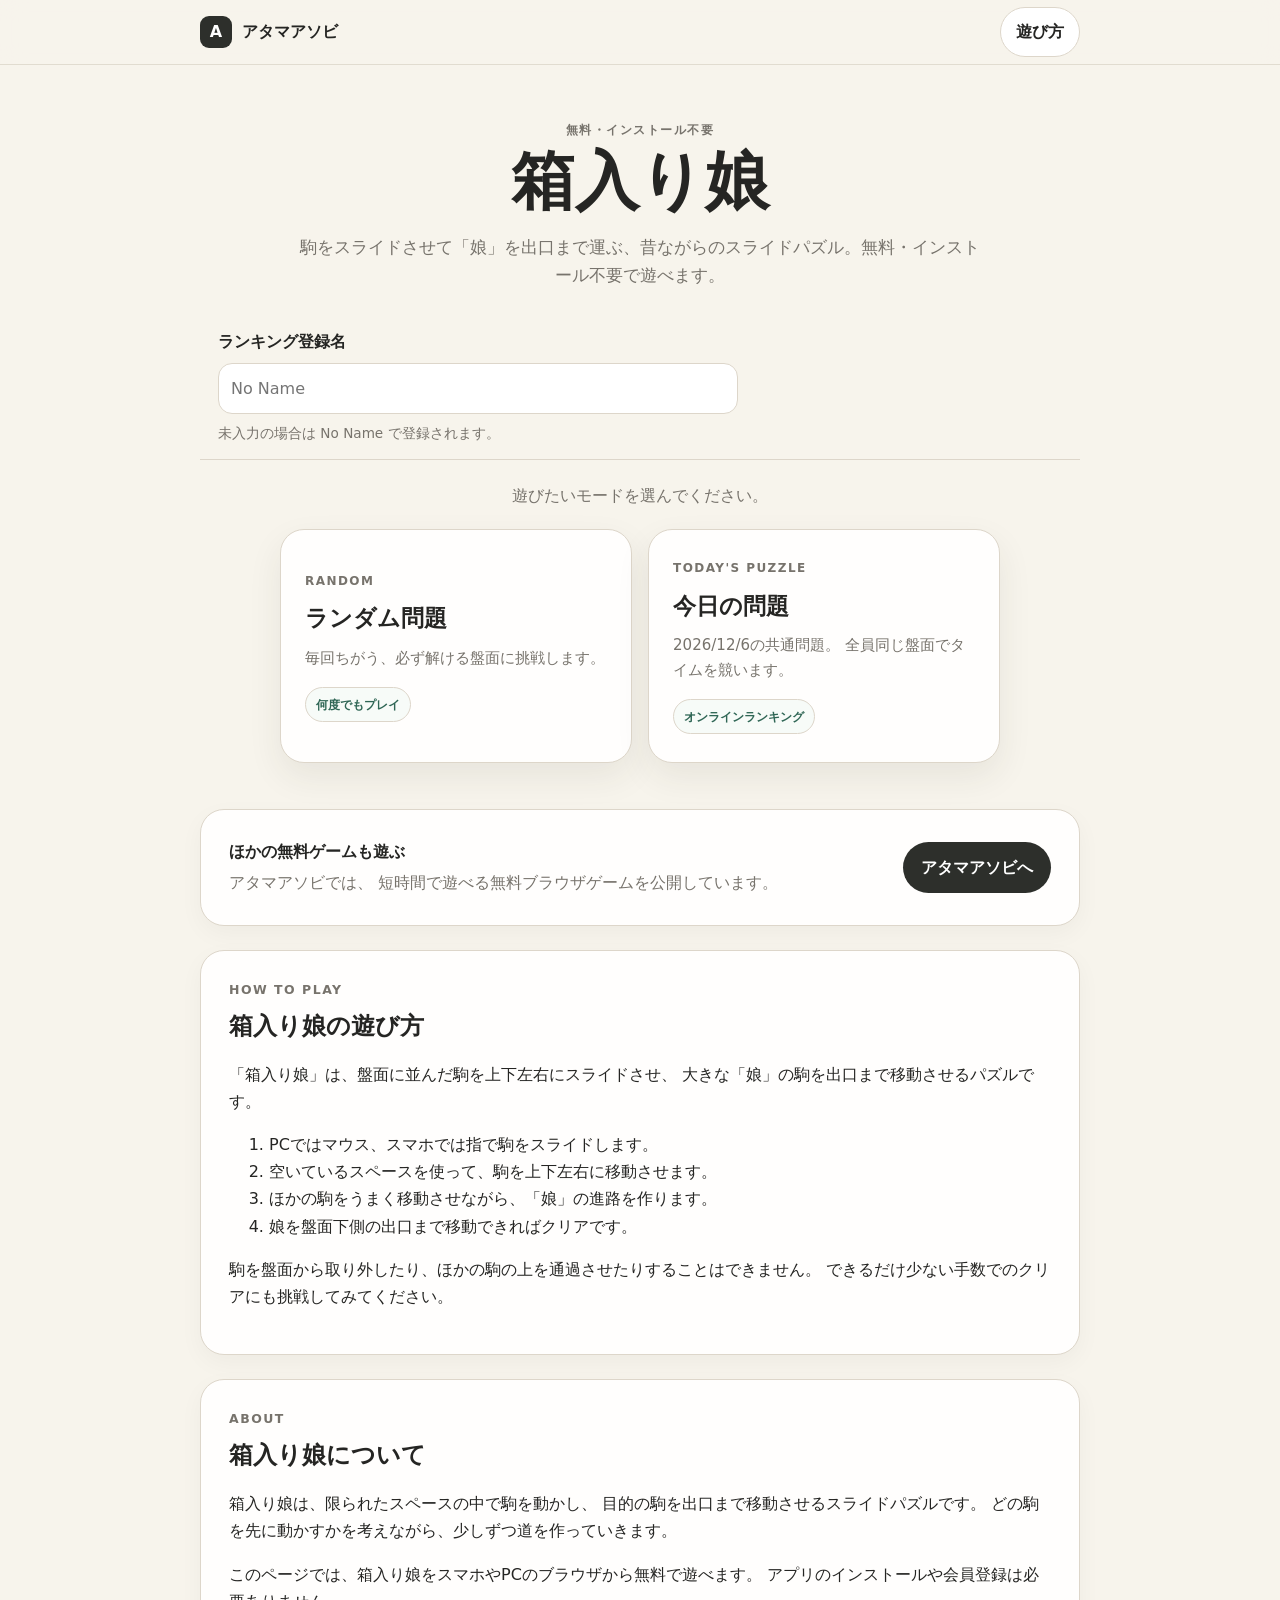
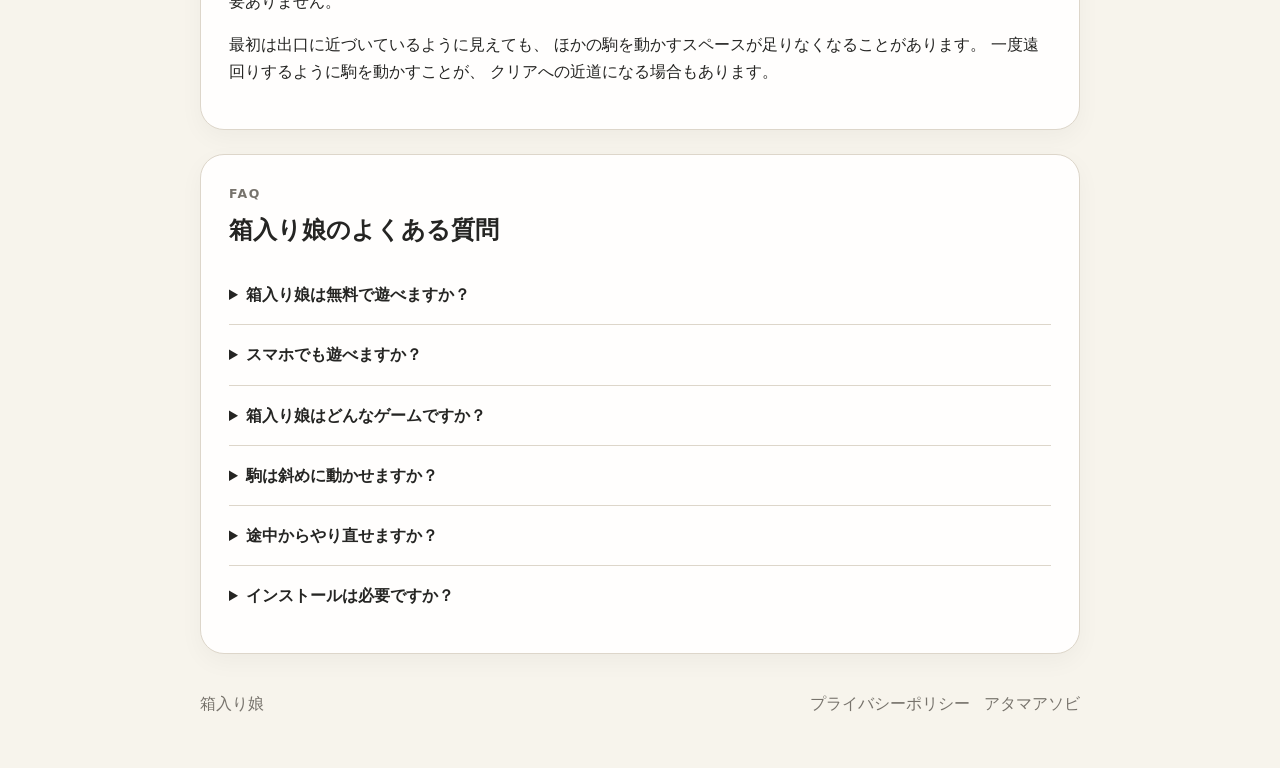
==== commit 5dd065b8: "Move portal link above instructions and preserve timer on in-game reset" ====
--- a/index.html
+++ b/index.html
@@ -276,261 +276,6 @@
     </section>
 
 
-    <!-- 遊び方 -->
-
-    <section class="shell content-card">
-
-      <p class="section-kicker">
-        HOW TO PLAY
-      </p>
-
-      <h2>
-        箱入り娘の遊び方
-      </h2>
-
-
-      <div id="howto-content">
-
-        <p>
-          「箱入り娘」は、盤面に並んだ駒を上下左右にスライドさせ、
-          大きな「娘」の駒を出口まで移動させるパズルです。
-        </p>
-
-        <ol>
-          <li>
-            PCではマウス、スマホでは指で駒をスライドします。
-          </li>
-
-          <li>
-            空いているスペースを使って、
-            駒を上下左右に移動させます。
-          </li>
-
-          <li>
-            ほかの駒をうまく移動させながら、
-            「娘」の進路を作ります。
-          </li>
-
-          <li>
-            娘を盤面下側の出口まで移動できればクリアです。
-          </li>
-        </ol>
-
-        <p>
-          駒を盤面から取り外したり、
-          ほかの駒を飛び越えたりすることはできません。
-          できるだけ少ない手数でのクリアにも挑戦してみてください。
-        </p>
-
-      </div>
-
-    </section>
-
-
-    <!-- 箱入り娘について -->
-
-    <section class="shell content-card">
-
-      <p class="section-kicker">
-        ABOUT
-      </p>
-
-      <h2 id="about-title">
-        箱入り娘について
-      </h2>
-
-
-      <div id="about-content">
-
-        <p>
-          箱入り娘は、限られたスペースの中で複数の駒を動かし、
-          目的となる大きな駒を出口まで移動させる
-          スライドパズルです。
-        </p>
-
-        <p>
-          どの駒を先に動かすかを考えながら、
-          空いているスペースを少しずつ作って
-          娘の進路を確保していきます。
-        </p>
-
-        <p>
-          このページでは、箱入り娘をスマホやPCの
-          ブラウザから無料で遊べます。
-          アプリのインストールや会員登録は必要ありません。
-        </p>
-
-        <p>
-          一見すると出口に近づいているようでも、
-          ほかの駒を動かすスペースがなくなってしまうことがあります。
-          ときには娘を一度遠ざけたり、
-          別の駒を大きく移動させたりすることが
-          クリアへの近道になります。
-        </p>
-
-      </div>
-
-    </section>
-
-
-    <!-- ランキング -->
-
-    <section
-      id="ranking-section"
-      class="shell content-card"
-      hidden
-    >
-
-      <div class="section-head">
-
-        <div>
-
-          <p class="section-kicker">
-            RANKING
-          </p>
-
-          <h2>
-            ランキング
-          </h2>
-
-        </div>
-
-
-        <button
-          id="ranking-refresh"
-          class="small-btn"
-          type="button"
-        >
-          更新
-        </button>
-
-      </div>
-
-
-      <p
-        id="ranking-note"
-        class="muted"
-      ></p>
-
-
-      <div
-        id="ranking-list"
-        class="ranking-list"
-      ></div>
-
-    </section>
-
-
-    <!-- FAQ -->
-
-    <section class="shell content-card">
-
-      <p class="section-kicker">
-        FAQ
-      </p>
-
-      <h2>
-        箱入り娘のよくある質問
-      </h2>
-
-
-      <div
-        id="faq-list"
-        class="faq-list"
-      >
-
-        <details class="faq-item">
-
-          <summary>
-            箱入り娘は無料で遊べますか？
-          </summary>
-
-          <p>
-            はい。
-            無料で遊べます。
-            アプリのインストールや会員登録も必要ありません。
-          </p>
-
-        </details>
-
-
-        <details class="faq-item">
-
-          <summary>
-            スマホでも遊べますか？
-          </summary>
-
-          <p>
-            はい。
-            スマホ・タブレット・PCのブラウザに対応しています。
-          </p>
-
-        </details>
-
-
-        <details class="faq-item">
-
-          <summary>
-            箱入り娘はどんなゲームですか？
-          </summary>
-
-          <p>
-            盤面にある駒を上下左右に動かし、
-            大きな「娘」の駒を出口まで移動させる
-            スライドパズルです。
-          </p>
-
-        </details>
-
-
-        <details class="faq-item">
-
-          <summary>
-            駒は斜めに動かせますか？
-          </summary>
-
-          <p>
-            いいえ。
-            駒は空いているスペースに向かって
-            上下左右にだけ動かせます。
-          </p>
-
-        </details>
-
-
-        <details class="faq-item">
-
-          <summary>
-            途中からやり直せますか？
-          </summary>
-
-          <p>
-            はい。
-            リセットボタンからいつでも
-            最初の配置に戻せます。
-          </p>
-
-        </details>
-
-
-        <details class="faq-item">
-
-          <summary>
-            インストールは必要ですか？
-          </summary>
-
-          <p>
-            必要ありません。
-            ブラウザを開くだけですぐに遊べます。
-          </p>
-
-        </details>
-
-      </div>
-
-    </section>
-
-
     <!-- アタマアソビ -->
 
     <section class="shell back-card">
@@ -560,6 +305,264 @@
 
     </section>
 
+
+    <!-- 遊び方 -->
+
+    <section class="shell content-card">
+
+      <p class="section-kicker">
+        HOW TO PLAY
+      </p>
+
+      <h2>
+        箱入り娘の遊び方
+      </h2>
+
+
+      <div id="howto-content">
+
+        <p>
+          「箱入り娘」は、盤面に並んだ駒を上下左右にスライドさせ、
+          大きな「娘」の駒を出口まで移動させるパズルです。
+        </p>
+
+        <ol>
+          <li>
+            PCではマウス、スマホでは指で駒をスライドします。
+          </li>
+
+          <li>
+            空いているスペースを使って、
+            駒を上下左右に移動させます。
+          </li>
+
+          <li>
+            ほかの駒をうまく移動させながら、
+            「娘」の進路を作ります。
+          </li>
+
+          <li>
+            娘を盤面下側の出口まで移動できればクリアです。
+          </li>
+        </ol>
+
+        <p>
+          駒を盤面から取り外したり、
+          ほかの駒を飛び越えたりすることはできません。
+          できるだけ少ない手数でのクリアにも挑戦してみてください。
+        </p>
+
+      </div>
+
+    </section>
+
+
+    <!-- 箱入り娘について -->
+
+    <section class="shell content-card">
+
+      <p class="section-kicker">
+        ABOUT
+      </p>
+
+      <h2 id="about-title">
+        箱入り娘について
+      </h2>
+
+
+      <div id="about-content">
+
+        <p>
+          箱入り娘は、限られたスペースの中で複数の駒を動かし、
+          目的となる大きな駒を出口まで移動させる
+          スライドパズルです。
+        </p>
+
+        <p>
+          どの駒を先に動かすかを考えながら、
+          空いているスペースを少しずつ作って
+          娘の進路を確保していきます。
+        </p>
+
+        <p>
+          このページでは、箱入り娘をスマホやPCの
+          ブラウザから無料で遊べます。
+          アプリのインストールや会員登録は必要ありません。
+        </p>
+
+        <p>
+          一見すると出口に近づいているようでも、
+          ほかの駒を動かすスペースがなくなってしまうことがあります。
+          ときには娘を一度遠ざけたり、
+          別の駒を大きく移動させたりすることが
+          クリアへの近道になります。
+        </p>
+
+      </div>
+
+    </section>
+
+
+    <!-- ランキング -->
+
+    <section
+      id="ranking-section"
+      class="shell content-card"
+      hidden
+    >
+
+      <div class="section-head">
+
+        <div>
+
+          <p class="section-kicker">
+            RANKING
+          </p>
+
+          <h2>
+            ランキング
+          </h2>
+
+        </div>
+
+
+        <button
+          id="ranking-refresh"
+          class="small-btn"
+          type="button"
+        >
+          更新
+        </button>
+
+      </div>
+
+
+      <p
+        id="ranking-note"
+        class="muted"
+      ></p>
+
+
+      <div
+        id="ranking-list"
+        class="ranking-list"
+      ></div>
+
+    </section>
+
+
+    <!-- FAQ -->
+
+    <section class="shell content-card">
+
+      <p class="section-kicker">
+        FAQ
+      </p>
+
+      <h2>
+        箱入り娘のよくある質問
+      </h2>
+
+
+      <div
+        id="faq-list"
+        class="faq-list"
+      >
+
+        <details class="faq-item">
+
+          <summary>
+            箱入り娘は無料で遊べますか？
+          </summary>
+
+          <p>
+            はい。
+            無料で遊べます。
+            アプリのインストールや会員登録も必要ありません。
+          </p>
+
+        </details>
+
+
+        <details class="faq-item">
+
+          <summary>
+            スマホでも遊べますか？
+          </summary>
+
+          <p>
+            はい。
+            スマホ・タブレット・PCのブラウザに対応しています。
+          </p>
+
+        </details>
+
+
+        <details class="faq-item">
+
+          <summary>
+            箱入り娘はどんなゲームですか？
+          </summary>
+
+          <p>
+            盤面にある駒を上下左右に動かし、
+            大きな「娘」の駒を出口まで移動させる
+            スライドパズルです。
+          </p>
+
+        </details>
+
+
+        <details class="faq-item">
+
+          <summary>
+            駒は斜めに動かせますか？
+          </summary>
+
+          <p>
+            いいえ。
+            駒は空いているスペースに向かって
+            上下左右にだけ動かせます。
+          </p>
+
+        </details>
+
+
+        <details class="faq-item">
+
+          <summary>
+            途中からやり直せますか？
+          </summary>
+
+          <p>
+            はい。
+            リセットボタンからいつでも
+            最初の配置に戻せます。
+          </p>
+
+        </details>
+
+
+        <details class="faq-item">
+
+          <summary>
+            インストールは必要ですか？
+          </summary>
+
+          <p>
+            必要ありません。
+            ブラウザを開くだけですぐに遊べます。
+          </p>
+
+        </details>
+
+      </div>
+
+    </section>
+
+
+
+
   </main>
 
 
